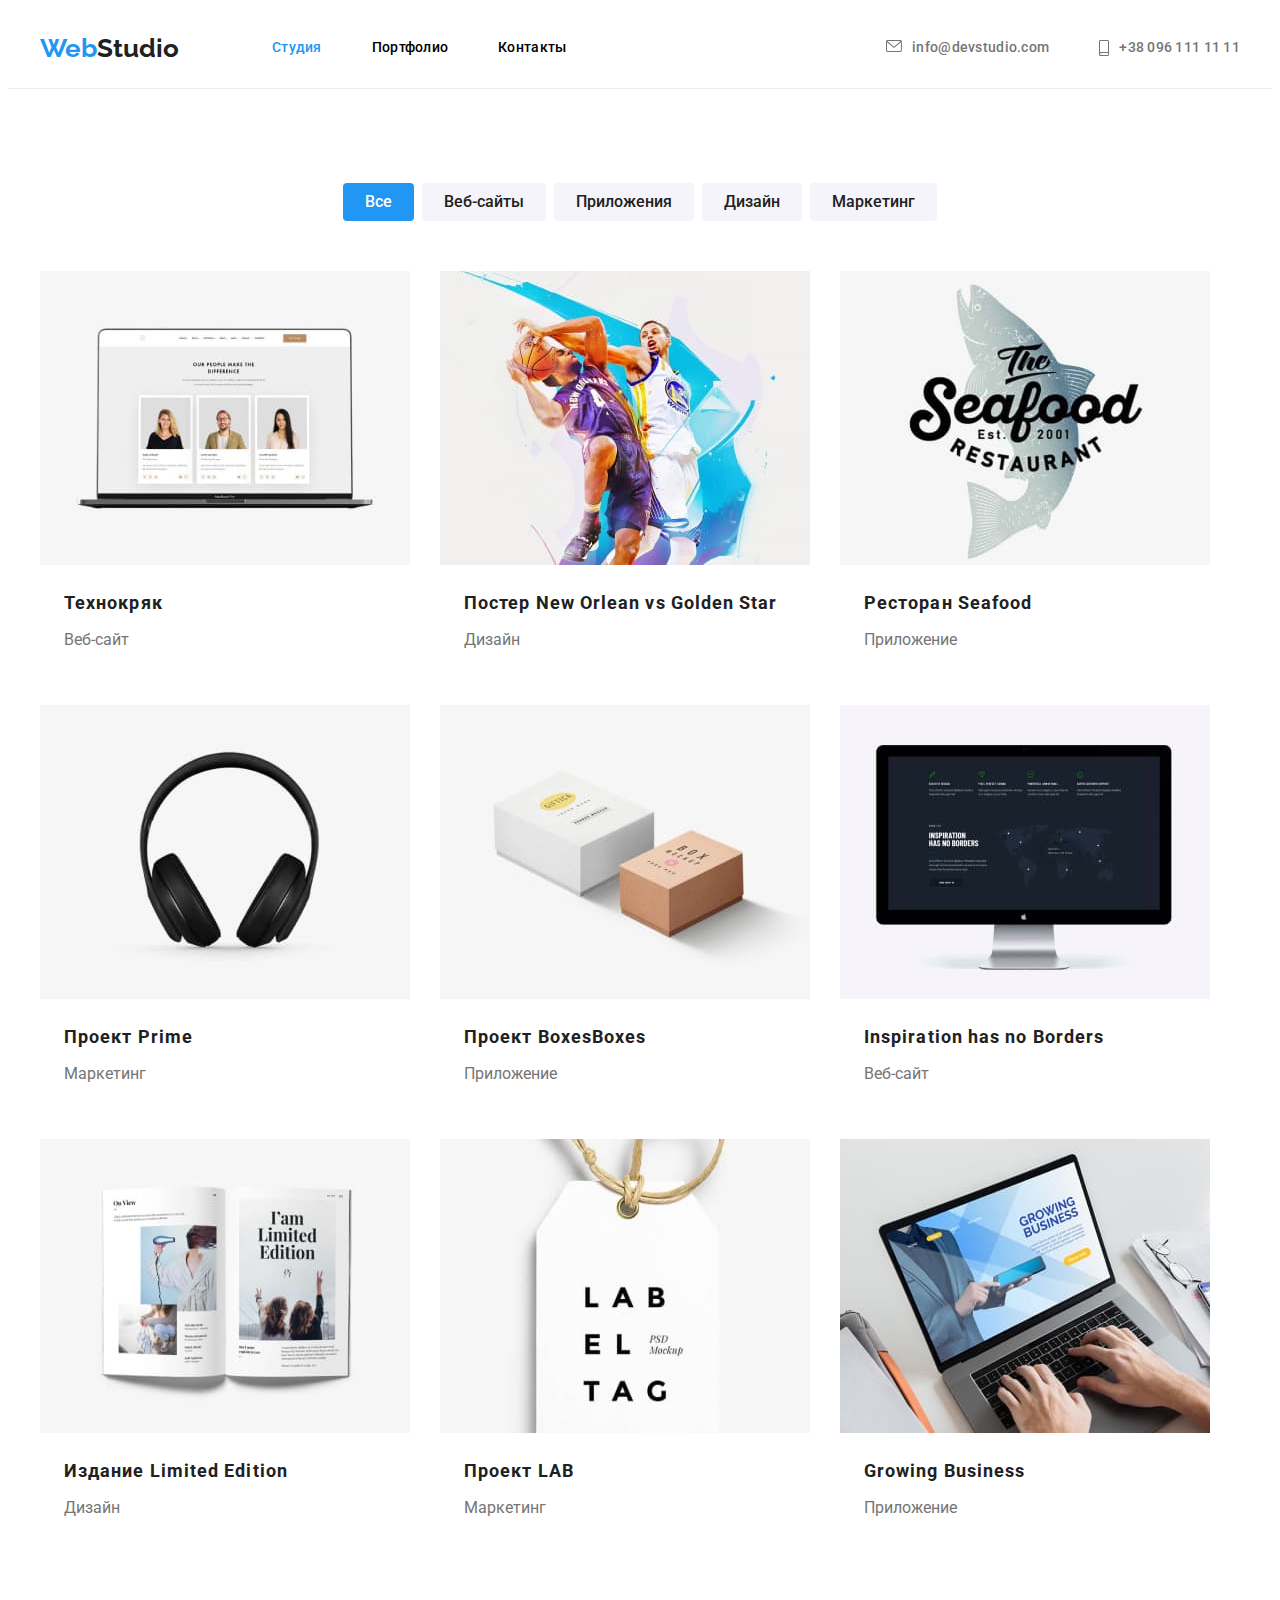
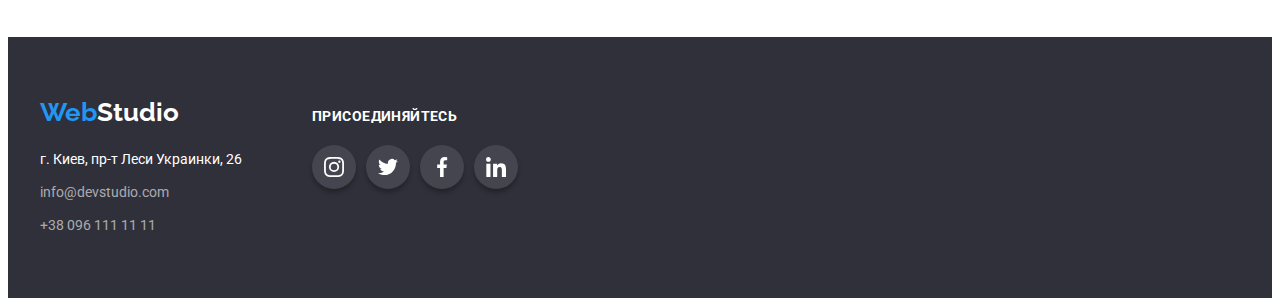
==== portfolio.html @ 50329fd4 "creating homework 5" ====
<!DOCTYPE html>
<html lang="ru">
  <head>
    <meta charset="UTF-8" />
    <meta http-equiv="X-UA-Compatible" content="IE=edge" />
    <meta name="viewport" content="width=device-width, initial-scale=1.0" />
    <title>Портфолио</title>
    <!-- fonts start -->
    <link rel="preconnect" href="https://fonts.googleapis.com" />
    <link rel="preconnect" href="https://fonts.gstatic.com" crossorigin />
    <link
      href="https://fonts.googleapis.com/css2?family=Raleway:wght@700&family=Roboto:wght@400;500;700;900&display=swap"
      rel="stylesheet"
    />
    <link
      rel="stylesheet"
      href="https://cdnjs.cloudflare.com/ajax/libs/modern-normalize/1.1.0/modern-normalize.min.css"
      integrity="sha512-wpPYUAdjBVSE4KJnH1VR1HeZfpl1ub8YT/NKx4PuQ5NmX2tKuGu6U/JRp5y+Y8XG2tV+wKQpNHVUX03MfMFn9Q=="
      crossorigin="anonymous"
      referrerpolicy="no-referrer"
    />
    <!-- custom styles start -->
    <link rel="stylesheet" href="./css/styles.css" />
  </head>
  <body>
    <!-- Секція Header -->

    <header class="header">
      <div class="container header-container">
        <div class="flex-container">
          <nav class="header-nav">
            <a href="" class="header-logo"
              ><span class="logo-span">Web</span>Studio</a
            >
            <ul class="marker-list header-list">
              <li class="item">
                <a class="nav-link current" href="./index.html">Студия</a>
              </li>
              <li class="item">
                <a class="nav-link" href="./portfolio.html">Портфолио</a>
              </li>
              <li class="item"><a class="nav-link" href="">Контакты</a></li>
            </ul>
          </nav>
          <ul class="marker-list header-list-contact">
            <li class="contact-item">
              <a class="contact-link" href="mailto:info@devstudio.com">
                <svg class="icon-header-mail" width="16" height="12">
                  <use href="./images/symbol-defs.svg#header-icon1"></use></svg
                >info@devstudio.com</a
              >
            </li>
            <li class="contact-item">
              <a class="contact-link" href="tel:+380961111111"
                ><svg class="icon-header-mail" width="10" height="16">
                  <use href="./images/symbol-defs.svg#header-icon2"></use></svg
                >+38 096 111 11 11</a
              >
            </li>
          </ul>
        </div>
      </div>
    </header>
    <main>
      <!-- buttons -->
      <section class="section-portfolio">
        <div class="container">
          <h1 class="visually-hidden">Портфолио</h1>
          <ul class="marker-list btn-list">
            <li class="item">
              <button class="btn-menu active" type="button">Все</button>
            </li>
            <li class="item">
              <button class="btn-menu" type="button">Веб-сайты</button>
            </li>
            <li class="item">
              <button class="btn-menu" type="button">Приложения</button>
            </li>
            <li class="item">
              <button class="btn-menu" type="button">Дизайн</button>
            </li>
            <li class="item">
              <button class="btn-menu" type="button">Маркетинг</button>
            </li>
          </ul>

          <!-- Список работ -->

          <ul class="marker-list cards-list">
            <li class="item">
              <a class="link" href=""
                ><img
                  src="./images/portfolio/technokriak.jpg"
                  alt="Технокряк"
                  width="370"
                  height="294"
                />
                <div class="text-card" style="padding: 20px 24px">
                  <h2 class="title-portfolio">Технокряк</h2>
                  <p class="text">Веб-сайт</p>
                </div>
              </a>
            </li>
            <li class="item">
              <a class="link" href=""
                ><img
                  src="./images/portfolio/poster-NewOrlean-vs-GoldenStar.jpg"
                  alt="poster-NewOrlean-vs-Golden-Star"
                  width="370"
                  height="294"
                />
                <div class="text-card" style="padding: 20px 24px">
                  <h2 class="title-portfolio">
                    Постер <span lang="en">New Orlean vs Golden Star</span>
                  </h2>
                  <p class="text">Дизайн</p>
                </div></a
              >
            </li>
            <li class="item">
              <a class="link" href="">
                <img
                  src="./images/portfolio/restoranSeafood.jpg"
                  alt="restaurant-Seafood"
                  width="370"
                  height="294"
                />
                <div class="text-card" style="padding: 20px 24px">
                  <h2 class="title-portfolio">
                    Ресторан <span lang="en">Seafood</span>
                  </h2>
                  <p class="text">Приложение</p>
                </div>
              </a>
            </li>
            <li class="item">
              <a class="link" href="">
                <img
                  src="./images/portfolio/prime.jpg"
                  alt="project-Prime"
                  width="370"
                  height="294"
                />
                <div class="text-card" style="padding: 20px 24px">
                  <h2 class="title-portfolio">
                    Проект <span lang="en">Prime</span>
                  </h2>
                  <p class="text">Маркетинг</p>
                </div>
              </a>
            </li>
            <li class="item">
              <a class="link" href="">
                <img
                  src="./images/portfolio/boxes.jpg"
                  alt="project-Boxes"
                  width="370"
                  height="294"
                />
                <div class="text-card" style="padding: 20px 24px">
                  <h2 class="title-portfolio">
                    Проект <span lang="en">Boxes</span>Boxes
                  </h2>
                  <p class="text">Приложение</p>
                </div>
              </a>
            </li>
            <li class="item">
              <a class="link" href="">
                <img
                  src="./images/portfolio/Inspiration.jpg"
                  alt="Inspiration-has-no-Borders"
                  width="370"
                  height="294"
                />
                <div class="text-card" style="padding: 20px 24px">
                  <h2 class="title-portfolio" lang="en">
                    Inspiration has no Borders
                  </h2>
                  <p class="text">Веб-сайт</p>
                </div>
              </a>
            </li>
            <li class="item">
              <a class="link" href="">
                <img
                  src="./images/portfolio/LimitedEdition.jpg"
                  alt="Limited-Edition"
                  width="370"
                  height="294"
                />
                <div class="text-card" style="padding: 20px 24px">
                  <h2 class="title-portfolio">
                    Издание <span lang="en">Limited Edition</span>
                  </h2>
                  <p class="text">Дизайн</p>
                </div>
              </a>
            </li>
            <li class="item">
              <a class="link" href="">
                <img
                  src="./images/portfolio/LAB.jpg"
                  alt="project-LAB"
                  width="370"
                  height="294"
                />
                <div class="text-card" style="padding: 20px 24px">
                  <h2 class="title-portfolio">
                    Проект <span lang="en">LAB</span>
                  </h2>
                  <p class="text">Маркетинг</p>
                </div></a
              >
            </li>
            <li class="item">
              <a class="link" href="">
                <img
                  src="./images/portfolio/GrowingBussiness.jpg"
                  alt="Growing Business"
                  width="370"
                  height="294"
                />
                <div class="text-card" style="padding: 20px 24px">
                  <h2 class="title-portfolio" lang="en">Growing Business</h2>
                  <p class="text">Приложение</p>
                </div>
              </a>
            </li>
          </ul>
        </div>
      </section>
    </main>
    <!-- Секція Footer -->
    <footer class="footer">
      <div class="container footer-flex-container">
        <div class="link-wrapper">
          <a class="logo" href="./index.html" lang="en"
            >Web<span class="footer-span">Studio</span></a
          >
          <address>
            <ul class="marker-list">
              <li class="item">
                <a
                  class="footer-map"
                  href="https://goo.gl/maps/bHneiKfZUzeGN72U9"
                  target="_blank"
                  rel="noopener noreferrer"
                  >г. Киев, пр-т Леси Украинки, 26</a
                >
              </li>
              <li class="item">
                <a class="footer-list" href="mailto:info@devstudio.com"
                  >info@devstudio.com</a
                >
              </li>
              <li class="item">
                <a class="footer-list" href="tel:+380961111111"
                  >+38 096 111 11 11</a
                >
              </li>
            </ul>
          </address>
        </div>
        <div class="footer-icon-wrapper">
          <p class="text-footer-icon">присоединяйтесь</p>
          <ul class="list-icon-wrapper">
            <li class="item-footer-icon">
              <a href="" class="footer-link-icon">
                <svg class="icon-social" width="20" height="20">
                  <use href="./images/symbol-defs.svg#instagram-icon"></use>
                </svg>
              </a>
            </li>
            <li class="item-footer-icon">
              <a href="" class="footer-link-icon">
                <svg class="icon-social" width="20" height="20">
                  <use href="./images/symbol-defs.svg#twitter-icon"></use>
                </svg>
              </a>
            </li>
            <li class="item-footer-icon">
              <a href="" class="footer-link-icon">
                <svg class="icon-social" width="20" height="20">
                  <use href="./images/symbol-defs.svg#facebook-icon"></use>
                </svg>
              </a>
            </li>
            <li class="item-footer-icon">
              <a href="" class="footer-link-icon">
                <svg class="icon-social" width="20" height="20">
                  <use href="./images/symbol-defs.svg#linkedin-icon"></use>
                </svg>
              </a>
            </li>
          </ul>
        </div>
      </div>
    </footer>
  </body>
</html>
---- css/styles.css ----
:root {
    /* fonts */
    --main-font: "Roboto";
    --secondary-font: "Raleway";

    /* text colors */
    --accent-color: #2196F3;
    --primary-text-color: #757575;
    --title-color: #212121;
    --button-color: #FFFFFF;
    --background-title: #2F303A;
    --background-button: #F5F4FA;
    --button-order: #188CE8;
    --header-width: 1200px;
    --font-text: 14px;

    --font-weight-main: 500;
}


body {
    font-family: var(--main-font), sans-serif;
    font-size: 14px;
    line-height: 1.71;
}

h1,
h2,
h3,
ul,
p {
    margin: 0;
    padding: 0;
}

img {
    display: block;
}

.link {
    text-decoration: none;
}

.marker-list {
    list-style: none;
    padding: 0;
}

/* header */
.header {
    border-bottom: 1px solid #ececec;
}

.container {
    width: 1200px;
    padding: 0 15px;
    margin: 0 auto;
}



.flex-container {
    display: flex;
    align-items: center;
}

.header-logo {
    font-family: var(--secondary-font), sans-serif;
    font-size: 26px;
    font-weight: 700;
    line-height: 1.19;
    text-decoration: none;
    color: var(--title-color);
    margin-right: 93px;
}

.header-nav {
    display: flex;
    align-items: center;
}

.logo-span {
    color: var(--accent-color);
}

.header-list {
    display: flex;
}

.header-list>.item:not(:last-child) {
    margin-right: 50px;
}

.marker-list .nav-link {
    padding: 32px 0;
    display: block;
    font-size: var(--font-text);
    font-weight: var(--font-weight-main);
    line-height: 1.14;
    text-decoration: none;
    color: var(--dark-color);
    letter-spacing: 0.02em;
}

.nav-link:hover,
.nav-link:focus {
    color: var(--accent-color);
}

.marker-list .nav-link.current {
    color: var(--accent-color);
}

.header-list-contact>.contact-item:first-child {
    margin-right: 50px;
}

.header-list-contact {
    display: flex;
    margin-left: auto;
}

.contact-link {
    display: flex;
    justify-content: center;
    padding: 32px 0;
    font-size: var(--font-text);
    font-weight: var(--font-weight-main);
    line-height: 1.14;
    text-decoration: none;
    color: var(--primary-text-color);
    font-style: normal;
    letter-spacing: 0.02em;
}

.contact-link:hover,
.contact-link:focus {
    color: var(--accent-color);
}

.section {
    padding: 94px 0;
}

.logo {
    display: inline-block;
    margin-bottom: 20px;
    font-family: var(--secondary-font), sans-serif;
    text-decoration: none;
    color: var(--accent-color);
    font-weight: 700;
    font-size: 26px;
    line-height: 1.19;

}





.header {
    font-family: var(--main-font);
    font-weight: 500;
    font-size: 14px;
    line-height: 1.14;
}

.header-link {
    text-decoration: none;
    color: var(--title-color)
}

.icon-header-mail {
    margin-right: 10px;
    fill: currentColor;
}

.icon-element {
    display: flex;
    justify-content: center;
    align-items: center;
    width: 270px;
    height: 120px;
    margin-bottom: 30px;
    border-radius: 4px;

    background-color: #f5f4fa;
}

.uppertitle {
    font-weight: 400;
    font-size: 14px;
    line-height: 1.71;
    letter-spacing: 0.03em;
    color: var(--primary-text-color);

}

.section-title {
    font-weight: 700;
    font-size: 36px;
    line-height: 1.17;
    letter-spacing: 0.03em;

    color: var(--title-color);
    margin-bottom: 50px;

    text-align: center;
}

.btn-menu {
    border: 0;
    padding: 6px 22px;

    font-family: inherit;
    font-weight: 500;
    font-size: 16px;
    line-height: 1.62;
    text-align: center;
    color: var(--title-color);
    background: var(--background-button);
    cursor: pointer;
    border: none;
    border-radius: 4px;
}


.btn-menu:hover,
.btn-menu:focus {
    background-color: var(--accent-color);
    color: var(--button-color);
}

/* hero */
.hero-section {
    padding-bottom: 200px;
    padding-top: 200px;
}

.hero {
    padding: 200px 0;
    background-color: var(--background-title);
    text-align: center;
    background-image: linear-gradient(rgba(47, 48, 58, 0.4), rgba(47, 48, 58, 0.4)),
        url(../images/background-img1.jpg);
    background-repeat: no-repeat;
    background-size: cover;
    background-color: #2f303a;
}

.hero-title {
    width: 693px;
    margin-right: auto;
    margin-left: auto;
    margin-bottom: 30px;
    letter-spacing: 0.06em;
    color: var(--button-color);
    font-family: inherit;
    font-weight: 900;
    font-size: 44px;
    line-height: 1.36;
    text-align: center;
    text-transform: uppercase;
}

.button-order {
    padding: 10px 32px;

    border-radius: 4px;

    color: var(--button-color);
    background: var(--accent-color);
    font-family: inherit;
    font-weight: 700;
    font-size: 16px;
    line-height: 1.88;
    border: none;
    border-radius: 4px;
    cursor: pointer;
}

.btn-order:hover,
.btn-order:focus {
    background-color: var(--accent-color);
}

/* преимущества */
.visually-hidden {
    position: absolute;
    width: 1px;
    height: 1px;
    margin: -1px;
    border: 0;
    padding: 0;
    white-space: nowrap;
    clip-path: inset(100%);
    clip: rect(0 0 0 0);
    overflow: hidden;
}


.list-box {
    display: flex;
}

.list-box>.item {
    width: 270px;
}

.list-box .item:not(:last-child) {
    margin-right: 30px;
}

.title3 {
    margin-bottom: 10px;

    font-family: inherit;
    color: var(--title-color);
    font-weight: 700;
    font-size: 14px;
    line-height: 1.14;
    text-transform: uppercase;
}

/* about-us */

.section-about-us {
    padding-top: 0;
}

.flex-box-img {
    display: flex;
    margin-left: -30px;
    margin-top: -30px;

    flex-basis: calc((100% - 90px) / 3);
}

.flex-box-img .item {
    margin-left: 30px;
    margin-top: 30px;
}

/* command */
.section-command {
    background-color: var(--background-button);
}

.flex-box-pic {
    display: flex;
    flex-basis: calc((100% - 120px) / 4);

    margin-left: -30px;
}

.item-pic {
    box-shadow: 0px 1px 3px rgba(0, 0, 0, 0.12), 0px 1px 1px rgba(0, 0, 0, 0.14), 0px 2px 1px rgba(0, 0, 0, 0.2);
    border-radius: 0px 0px 4px 4px;
    margin-left: 30px;
    text-align: center;

}

.text-wrapper {
    padding-bottom: 30px;
    padding-top: 30px;
}

.title-team {
    margin-bottom: 10px;

    font-family: inherit;
    color: var(--title-color);
    font-weight: 500;
    font-size: 16px;
    line-height: 1.19px;
    text-decoration: none;
}
.icon-wrapper {
    display: flex;
    align-items: center;
    justify-content: center;
  }
  
  .link-social-icon {
    display: flex;
    justify-content: center;
    align-items: center;
    width: 44px;
    height: 44px;
    color: #afb1b8;
    cursor: pointer;
  }
  
  .link-social-icon:hover,
  .link-social-icon:focus {
    color: var(--secondary-color);
    background-color: var(--hover-color);
    border-radius: 50%;
  }
  
  .link-social-icon:not(:last-child) {
    margin-right: 10px;
  }
  
  .icon-social {
    fill: currentColor;
  }

  /* clients */
  .section-clients {
    padding-top: 93px;
    padding-bottom: 88px;
  }
  
  .section-clients li {
    list-style: none;
  }
  
  .section-title.title-clients {
    margin-bottom: 57px;
  }
  .list-icon {
    display: flex;
  }
  .item-icon:not(:first-child) {
    margin-left: 30px;
  }
  
  .link-icon {
    display: block;
  }
  
  .link-icon {
    display: flex;
    width: 170px;
    height: 92px;
    justify-content: center;
    align-items: center;
    color: #afb1b8;
    border: 1px solid #afb1b8;
    border-radius: 4px;
  }
  
  .link-icon:hover,
  .link-icon:focus {
    color: #2196f3;
    border: 1px solid #2196f3;
  }
  
  .icon-clients {
    fill: currentColor;
  }
  
/* portfolio */
.section-portfolio {
    padding-top: 94px;
    padding-bottom: 94px;
}

.title-portfolio {
    font-weight: 700;
    font-size: 18px;
    line-height: 2;
    letter-spacing: 0.06em;
    color: var(--title-color);

    margin-bottom: 4px;

    margin-bottom: 4px;
}

.btn-list {
    display: flex;
    justify-content: center;
    margin-bottom: 50px;
}

.btn-list>.item:not(:last-child) {
    margin-right: 8px;
}

.button-portfolio {
    border: 0;
    padding: 6px 22px;

}

.cards-list {
    display: flex;
    flex-wrap: wrap;
    flex-basis: calc((100% - 90px) / 3);
    margin-left: -30px;
    margin-top: -30px;
}

.cards-list>.item {
    margin-left: 30px;
    margin-top: 30px;
}

.text {
    font-size: 16px;
    line-height: 1.88;
    text-decoration: none;
    color: var(--primary-text-color);
    display: block;
}


.footer {
    background-color: var(--background-title);
    padding-bottom: 60px;
    padding-top: 60px;
}

.footer-span {
    color: var(--button-color);
}

.footer-map {
    text-decoration: none;
    color: var(--button-color);
    font-style: normal;
}

.footer-list {
    text-decoration: none;
    color: rgba(255, 255, 255, 0.6);
    font-style: normal;

}

.footer-list:hover,
.footer-list:focus {
    color: var(--accent-color);
}

.footer .item:not(:last-child) {
    margin-bottom: 9px;
}

.btn-menu.active {
    background-color: var(--accent-color);
    color: var(--button-color);
}
.list-icon-wrapper li {
    list-style: none;
  }
  /* STYLES FOR ICON */
  .footer-flex-container {
    display: flex;
    align-items: baseline;
  }
  
  .link-wrapper {
    margin-right: 70px;
  }
  
  .text-footer-icon {
    font-weight: bold;
    font-size: 14px;
    line-height: 1.14;
    letter-spacing: 0.03em;
    text-transform: uppercase;
  
    color: #ffffff;
    margin-bottom: 20px;
  }
  
  .list-icon-wrapper {
    display: flex;
  }
  .item-footer-icon {
    list-style: none;
  }
  .item-footer-icon:not(:last-child) {
    margin-right: 10px;
  }
  .footer-link-icon {
    display: flex;
    align-items: center;
    justify-content: center;
    width: 44px;
    height: 44px;
    color: white;
    background-color: rgba(255, 255, 255, 0.1);
    border-radius: 50%;
    box-shadow: 0px 4px 4px rgba(0, 0, 0, 0.25);
    cursor: pointer;
  }
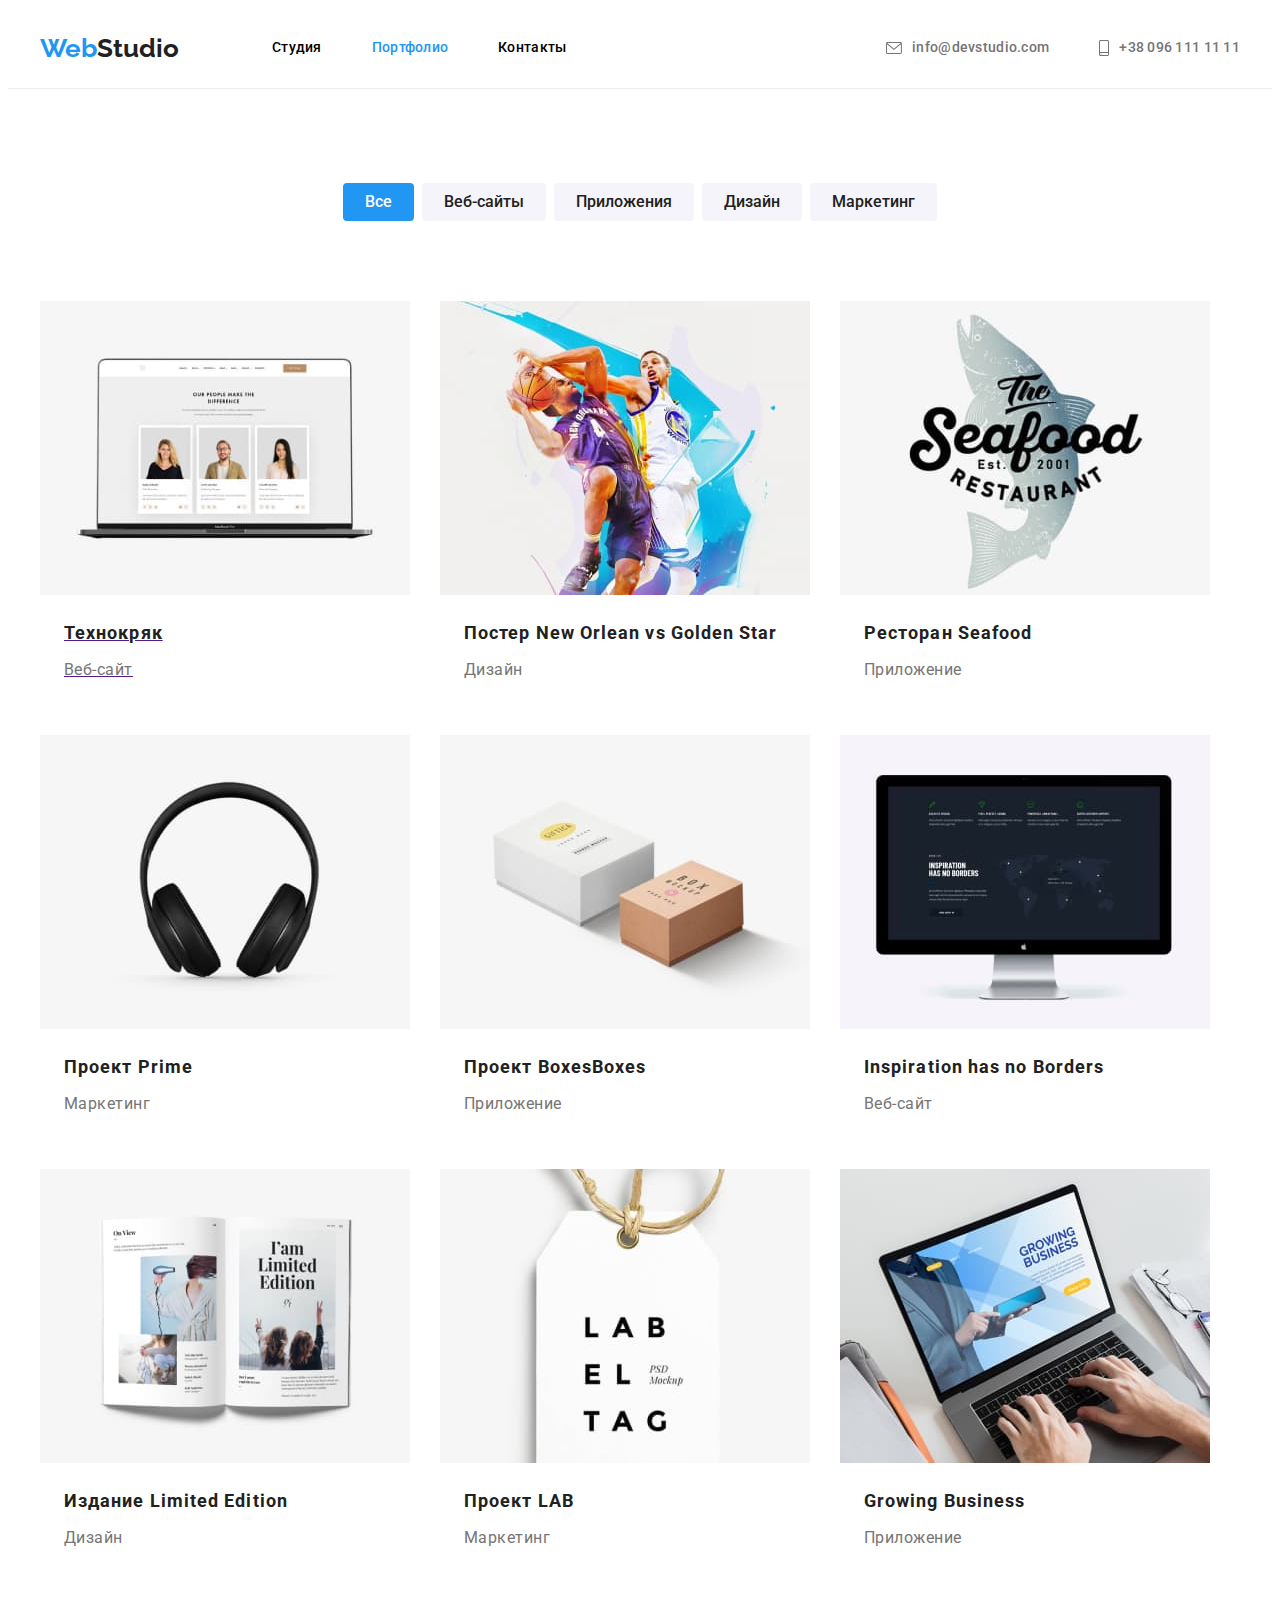
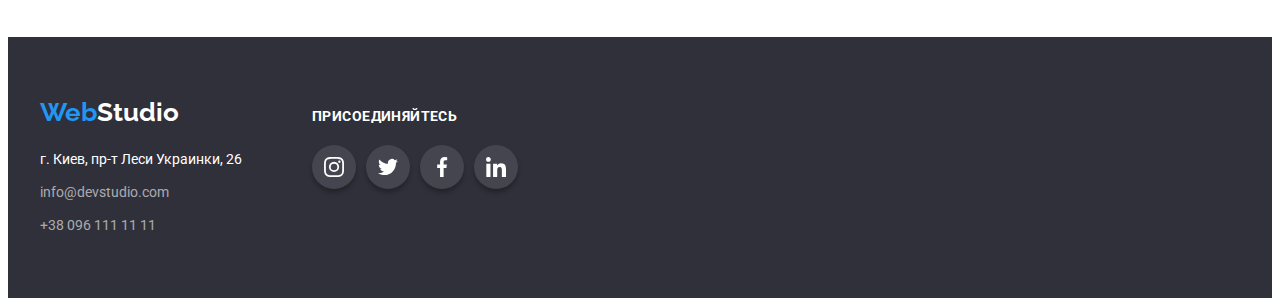
==== commit 49161adf: "update html, styles" ====
--- a/portfolio.html
+++ b/portfolio.html
@@ -34,10 +34,12 @@
             >
             <ul class="marker-list header-list">
               <li class="item">
-                <a class="nav-link current" href="./index.html">Студия</a>
-              </li>
-              <li class="item">
-                <a class="nav-link" href="./portfolio.html">Портфолио</a>
+                <a class="nav-link" href="./index.html">Студия</a>
+              </li>
+              <li class="item">
+                <a class="nav-link current" href="./portfolio.html"
+                  >Портфолио</a
+                >
               </li>
               <li class="item"><a class="nav-link" href="">Контакты</a></li>
             </ul>
@@ -88,13 +90,20 @@
 
           <ul class="marker-list cards-list">
             <li class="item">
-              <a class="link" href=""
-                ><img
-                  src="./images/portfolio/technokriak.jpg"
-                  alt="Технокряк"
-                  width="370"
-                  height="294"
-                />
+              <a class="link-img" href="">
+                <div class="img-wrapper">
+                  <img
+                    src="./images/portfolio/technokriak.jpg"
+                    alt="Технокряк"
+                    width="370"
+                    height="294"
+                  />
+                  <p class="overlay">
+                    Ресурс предлагает комплексные предложения с разным уровнем
+                    функционала и сервисов. Все это позволит посетителю получить
+                    исчерпывающие сведения о компании или частном лице.
+                  </p>
+                </div>
                 <div class="text-card" style="padding: 20px 24px">
                   <h2 class="title-portfolio">Технокряк</h2>
                   <p class="text">Веб-сайт</p>
--- a/css/styles.css
+++ b/css/styles.css
@@ -15,6 +15,7 @@
     --font-text: 14px;
 
     --font-weight-main: 500;
+    --animation-transition: 250ms cubic-bezier(0.4, 0, 0.2, 1);
 }
 
 
@@ -35,10 +36,14 @@
 
 img {
     display: block;
+    max-width: 100%;
+    height: auto;
 }
 
 .link {
     text-decoration: none;
+    display: block;
+    transition: box-shadow var(--animation-transition);
 }
 
 .marker-list {
@@ -100,11 +105,25 @@
     text-decoration: none;
     color: var(--dark-color);
     letter-spacing: 0.02em;
+    list-style: none;
+    transition: color var(--animation-transition);
+}
+
+.team-icon {
+    display: flex;
+    justify-content: center;
+    margin-top: 16px;
+    list-style: none;
+}
+
+.icon-list:nth-child(n + 2) {
+    margin-left: 10px;
 }
 
 .nav-link:hover,
 .nav-link:focus {
     color: var(--accent-color);
+    transition: color var(--animation-transition);
 }
 
 .marker-list .nav-link.current {
@@ -122,7 +141,7 @@
 
 .contact-link {
     display: flex;
-    justify-content: center;
+    align-items: center;
     padding: 32px 0;
     font-size: var(--font-text);
     font-weight: var(--font-weight-main);
@@ -131,11 +150,13 @@
     color: var(--primary-text-color);
     font-style: normal;
     letter-spacing: 0.02em;
+    transition: color var(--animation-transition);
 }
 
 .contact-link:hover,
 .contact-link:focus {
     color: var(--accent-color);
+    transition: color var(--animation-transition);
 }
 
 .section {
@@ -153,10 +174,6 @@
     line-height: 1.19;
 
 }
-
-
-
-
 
 .header {
     font-family: var(--main-font);
@@ -222,6 +239,8 @@
     cursor: pointer;
     border: none;
     border-radius: 4px;
+    transition: box-shadow var(--animation-transition), background-color var(--animation-transition),
+    color var(--animation-transition);
 }
 
 
@@ -229,6 +248,10 @@
 .btn-menu:focus {
     background-color: var(--accent-color);
     color: var(--button-color);
+    box-shadow: 0px 3px 1px rgba(0, 0, 0, 0.1), 0px 1px 2px rgba(0, 0, 0, 0.08),
+        0px 2px 2px rgba(0, 0, 0, 0.12);
+        transition: box-shadow var(--animation-transition), background-color var(--animation-transition),
+    color var(--animation-transition);
 }
 
 /* hero */
@@ -245,7 +268,10 @@
         url(../images/background-img1.jpg);
     background-repeat: no-repeat;
     background-size: cover;
+    background-position: center;
     background-color: #2f303a;
+    margin: 0 auto;
+    max-width: 1600px;
 }
 
 .hero-title {
@@ -277,11 +303,13 @@
     border: none;
     border-radius: 4px;
     cursor: pointer;
-}
-
-.btn-order:hover,
-.btn-order:focus {
+    transition: background var(--animation-transition);
+}
+
+.button-order:hover,
+.button-order:focus {
     background-color: var(--accent-color);
+    transition: background var(--animation-transition);
 }
 
 /* преимущества */
@@ -373,16 +401,18 @@
     color: var(--title-color);
     font-weight: 500;
     font-size: 16px;
-    line-height: 1.19px;
-    text-decoration: none;
-}
+    line-height: 1.19;
+    text-decoration: none;
+    background-color: #FFFFFF;
+}
+
 .icon-wrapper {
     display: flex;
     align-items: center;
     justify-content: center;
-  }
-  
-  .link-social-icon {
+}
+
+.link-social-icon {
     display: flex;
     justify-content: center;
     align-items: center;
@@ -390,48 +420,53 @@
     height: 44px;
     color: #afb1b8;
     cursor: pointer;
-  }
-  
-  .link-social-icon:hover,
-  .link-social-icon:focus {
-    color: var(--secondary-color);
-    background-color: var(--hover-color);
+    transition: var(--animation-transition);
+    
+}
+
+.link-social-icon:hover,
+.link-social-icon:focus {
+    color: var(--button-color);
+    background-color: var(--accent-color);
     border-radius: 50%;
-  }
-  
-  .link-social-icon:not(:last-child) {
+    transition: var(--animation-transition);
+}
+
+.link-social-icon:not(:last-child) {
     margin-right: 10px;
-  }
-  
-  .icon-social {
+}
+
+.icon-social {
     fill: currentColor;
-  }
-
-  /* clients */
-  .section-clients {
+}
+
+/* clients */
+.section-clients {
     padding-top: 93px;
     padding-bottom: 88px;
-  }
-  
-  .section-clients li {
+}
+
+.section-clients li {
     list-style: none;
-  }
-  
-  .section-title.title-clients {
+}
+
+.section-title.title-clients {
     margin-bottom: 57px;
-  }
-  .list-icon {
-    display: flex;
-  }
-  .item-icon:not(:first-child) {
+}
+
+.list-icon {
+    display: flex;
+}
+
+.item-icon:not(:first-child) {
     margin-left: 30px;
-  }
-  
-  .link-icon {
+}
+
+.link-icon {
     display: block;
-  }
-  
-  .link-icon {
+}
+
+.link-icon {
     display: flex;
     width: 170px;
     height: 92px;
@@ -440,19 +475,47 @@
     color: #afb1b8;
     border: 1px solid #afb1b8;
     border-radius: 4px;
-  }
-  
-  .link-icon:hover,
-  .link-icon:focus {
-    color: #2196f3;
-    border: 1px solid #2196f3;
-  }
-  
-  .icon-clients {
+    transition: color var(--animation-transition), border var(--animation-transition);
+}
+
+.link-icon:hover,
+.link-icon:focus {
+    color: var(--accent-color);
+    border: 1px solid var(--accent-color);
+    transition: color var(--animation-transition), border var(--animation-transition);
+}
+
+.team-icon {
+    display: flex;
+    justify-content: center;
+    margin-top: 16px;
+}
+
+.list-icon-wrapper li {
+    list-style: none;
+}
+
+.icon-clients {
     fill: currentColor;
-  }
-  
+}
+
 /* portfolio */
+.port-item {
+    border: 1px solid #EEEEEE;
+    margin-left: 30px;
+    margin-bottom: 30px;
+    flex-basis: calc((100% - 90px) / 3);
+}
+.port-item:hover .link,
+.port-item:focus .link{
+  box-shadow: 0px 1px 1px rgba(0, 0, 0, 0.12), 0px 4px 4px rgba(0, 0, 0, 0.06),
+    1px 4px 6px rgba(0, 0, 0, 0.16);
+    transition: box-shadow 250ms cubic-bezier(0.4, 0, 0.2, 1);
+    transition: box-shadow var(--animation-transition);
+}
+
+
+
 .section-portfolio {
     padding-top: 94px;
     padding-bottom: 94px;
@@ -486,22 +549,30 @@
 
 }
 
+
 .cards-list {
     display: flex;
     flex-wrap: wrap;
     flex-basis: calc((100% - 90px) / 3);
     margin-left: -30px;
-    margin-top: -30px;
-}
-
-.cards-list>.item {
+    margin-bottom: -30px;
+  }
+  
+  .cards-list > .item {
     margin-left: 30px;
     margin-top: 30px;
-}
+    transition: box-shadow 250ms cubic-bezier(0.4, 0, 0.2, 1);
+  }
+  
+  .cards-list .item:hover {
+    box-shadow: 0px 4px 4px rgba(0, 0, 0, 0.25);
+  }
 
 .text {
+    margin-top: 4px;
     font-size: 16px;
     line-height: 1.88;
+    letter-spacing: 0.03em;
     text-decoration: none;
     color: var(--primary-text-color);
     display: block;
@@ -522,18 +593,21 @@
     text-decoration: none;
     color: var(--button-color);
     font-style: normal;
+    transition: color var(--animation-transition);
 }
 
 .footer-list {
     text-decoration: none;
     color: rgba(255, 255, 255, 0.6);
     font-style: normal;
+    transition: color var(--animation-transition);
 
 }
 
 .footer-list:hover,
 .footer-list:focus {
     color: var(--accent-color);
+    transition: color var(--animation-transition);
 }
 
 .footer .item:not(:last-child) {
@@ -544,40 +618,45 @@
     background-color: var(--accent-color);
     color: var(--button-color);
 }
+
 .list-icon-wrapper li {
     list-style: none;
-  }
-  /* STYLES FOR ICON */
-  .footer-flex-container {
+}
+
+/* STYLES FOR ICON */
+.footer-flex-container {
     display: flex;
     align-items: baseline;
-  }
-  
-  .link-wrapper {
+}
+
+.link-wrapper {
     margin-right: 70px;
-  }
-  
-  .text-footer-icon {
+}
+
+.text-footer-icon {
     font-weight: bold;
     font-size: 14px;
     line-height: 1.14;
     letter-spacing: 0.03em;
     text-transform: uppercase;
-  
-    color: #ffffff;
+
+    color: var(--button-color);
     margin-bottom: 20px;
-  }
-  
-  .list-icon-wrapper {
-    display: flex;
-  }
-  .item-footer-icon {
+}
+
+.list-icon-wrapper {
+    display: flex;
+}
+
+.item-footer-icon {
     list-style: none;
-  }
-  .item-footer-icon:not(:last-child) {
+}
+
+.item-footer-icon:not(:last-child) {
     margin-right: 10px;
-  }
-  .footer-link-icon {
+}
+
+.footer-link-icon {
     display: flex;
     align-items: center;
     justify-content: center;
@@ -588,5 +667,102 @@
     border-radius: 50%;
     box-shadow: 0px 4px 4px rgba(0, 0, 0, 0.25);
     cursor: pointer;
-  }
-  +    transition: background var(--animation-transition);
+}
+
+.footer-link-icon:hover,
+.footer-link-icon:focus {
+    background: var(--accent-color);
+    transition: background var(--animation-transition);
+}
+
+/* BACKDROP START*/
+
+.backdrop {
+    position: fixed;
+    left: 0;
+    top: 0;
+
+    width: 100vw;
+    height: 100vh;
+
+    background: rgba(0, 0, 0, 0.2);
+    transition: opacity var(--animation-transition), visibility var(--animation-transition);
+}
+
+.backdrop.is-hidden {
+    opacity: 0;
+    visibility: hidden;
+    pointer-events: 0;
+}
+
+.modal {
+    position: absolute;
+    top: 50%;
+    left: 50%;
+    transform: translate(-50%, -50%);
+
+    width: 528px;
+    height: 581px;
+
+    background: var(--button-color);
+    box-shadow: 0px 1px 3px rgba(0, 0, 0, 0.12),
+        0px 1px 1px rgba(0, 0, 0, 0.14),
+        0px 2px 1px rgba(0, 0, 0, 0.2);
+    border-radius: 4px;
+}
+
+.btn-modal {
+    position: absolute;
+    top: 8px;
+    right: 8px;
+
+    display: flex;
+    justify-content: center;
+    align-items: center;
+    padding: 0;
+
+    width: 30px;
+    height: 30px;
+    border-radius: 50%;
+
+    background: var(--button-color);
+    border: 1px solid rgba(0, 0, 0, 0.1);
+    cursor: pointer;
+}
+/* OVERLAY START*/
+.img-wrapper {
+    position: relative;
+    overflow: hidden;
+}
+
+.overlay {
+    display: block;
+    width: 100%;
+    height: 100%;
+    overflow: auto;
+    padding-top: 63px;
+    padding-right: 24px;
+    padding-bottom: 63px;
+    padding-left: 24px;
+  
+    position: absolute;
+    top: 0;
+    left: 0;
+    transform: translateY(100%);
+    transition: transform var(--animation-transition), opacity var(--animation-transition);
+  
+    background-color: rgba(33, 150, 243, 0.9);
+    font-size: 18px;
+    line-height: 1.56;
+    letter-spacing: 0.03em;
+    color: var(--button-color);
+    opacity: 0;
+}
+
+
+.link-img:hover .overlay,
+.link-img:focus .overlay {
+    transform: translateY(0%);
+    background: rgba(33, 150, 243, 0.9);
+}
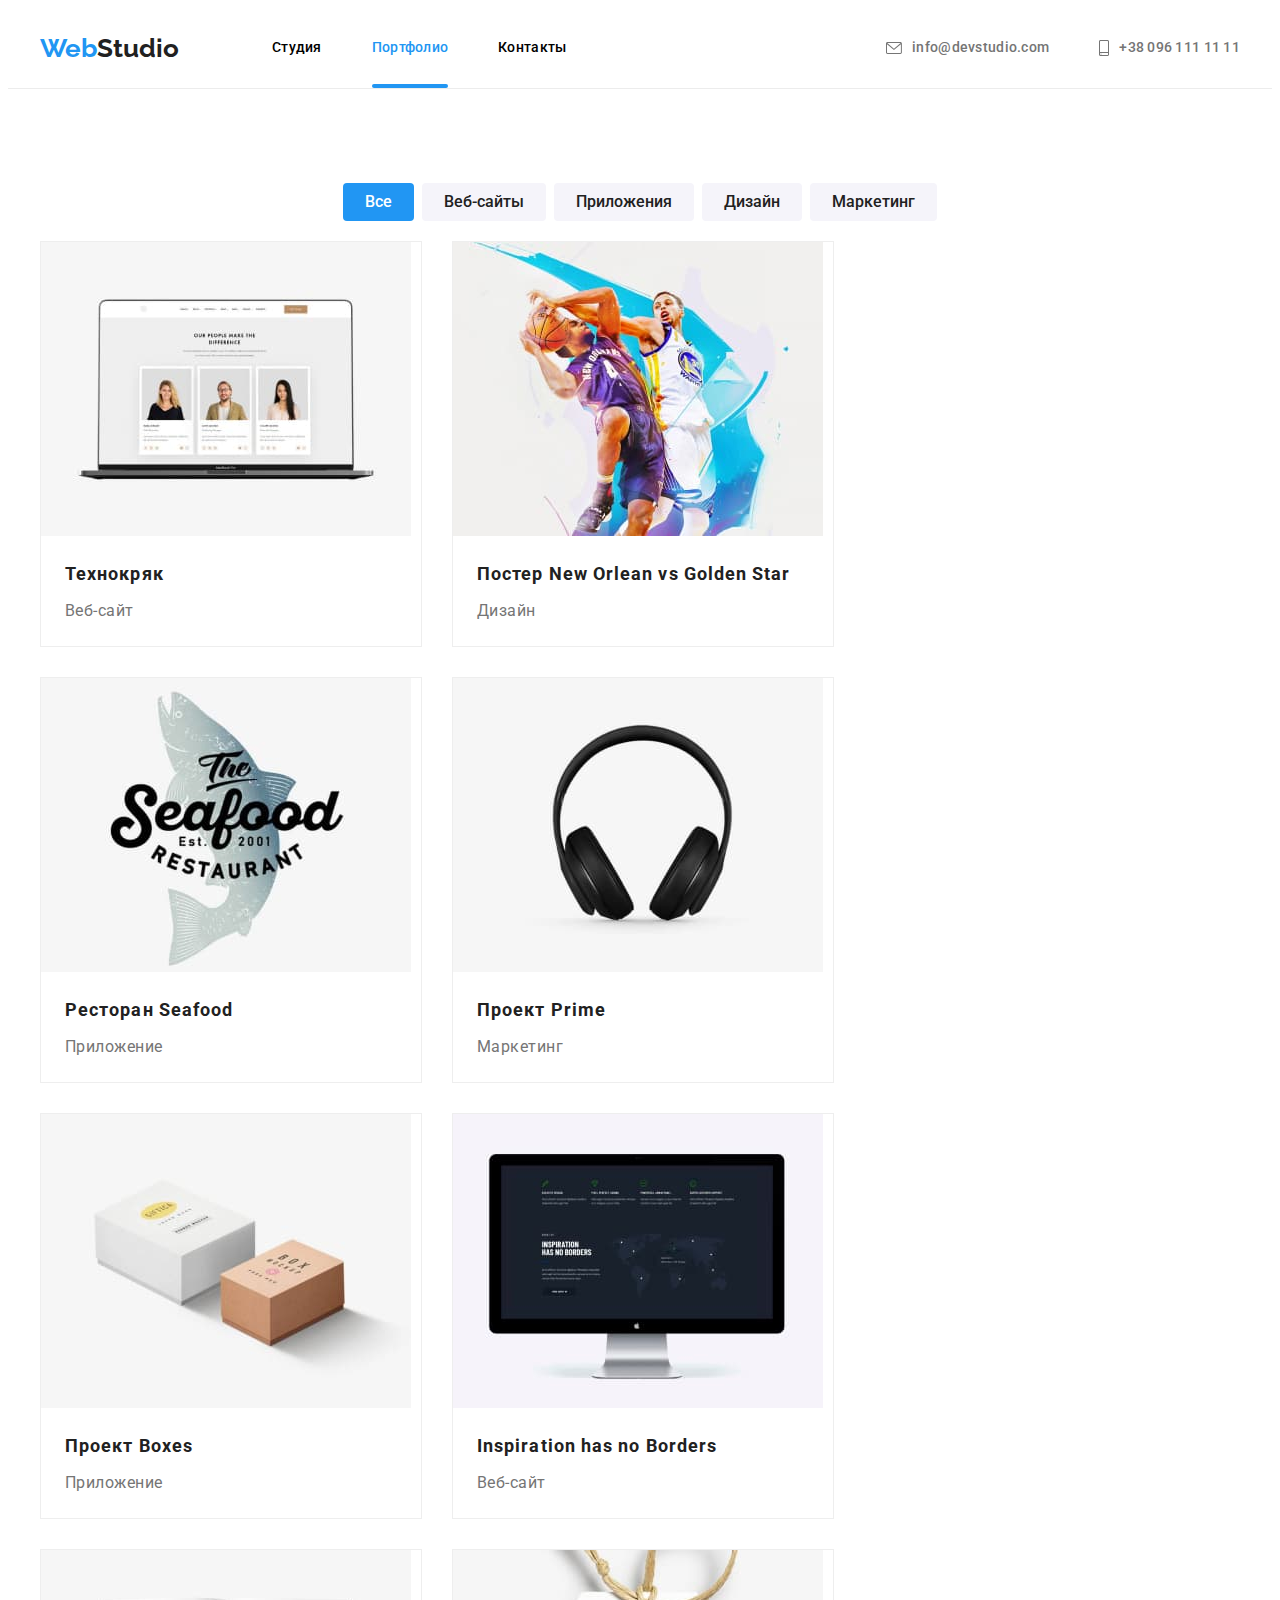
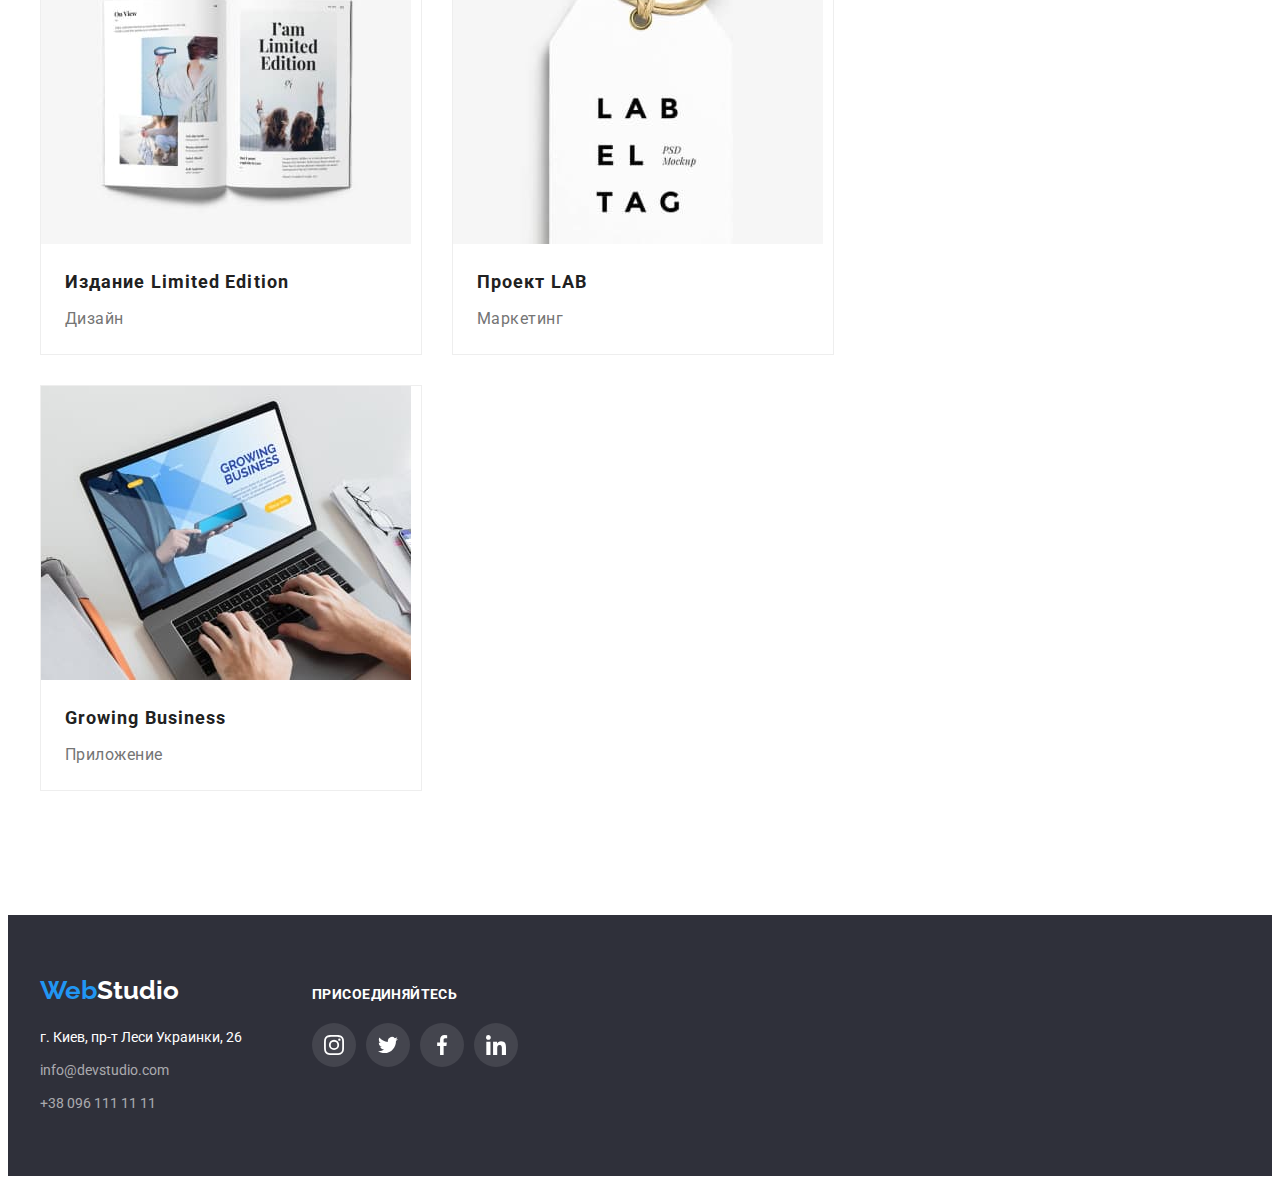
==== commit 9634474f: "Update html, styles" ====
--- a/portfolio.html
+++ b/portfolio.html
@@ -87,7 +87,7 @@
           </ul>
 
           <!-- Список работ -->
-
+          <h2 class="visually-hidden">Наши работы</h2>
           <ul class="marker-list cards-list">
             <li class="item">
               <a class="link-img" href="">
@@ -104,133 +104,189 @@
                     исчерпывающие сведения о компании или частном лице.
                   </p>
                 </div>
-                <div class="text-card" style="padding: 20px 24px">
-                  <h2 class="title-portfolio">Технокряк</h2>
+                <div class="text-card">
+                  <h3 class="title-portfolio">Технокряк</h3>
                   <p class="text">Веб-сайт</p>
                 </div>
               </a>
             </li>
             <li class="item">
-              <a class="link" href=""
-                ><img
-                  src="./images/portfolio/poster-NewOrlean-vs-GoldenStar.jpg"
-                  alt="poster-NewOrlean-vs-Golden-Star"
-                  width="370"
-                  height="294"
-                />
-                <div class="text-card" style="padding: 20px 24px">
-                  <h2 class="title-portfolio">
+              <a class="link-img" href="">
+                <div class="img-wrapper">
+                  <img
+                    src="./images/portfolio/poster-NewOrlean-vs-GoldenStar.jpg"
+                    alt="poster-NewOrlean-vs-Golden-Star"
+                    width="370"
+                    height="294"
+                  />
+                  <p class="overlay">
+                    Ресурс предлагает комплексные предложения с разным уровнем
+                    функционала и сервисов. Все это позволит посетителю получить
+                    исчерпывающие сведения о компании или частном лице.
+                  </p>
+                </div>
+                <div class="text-card">
+                  <h3 class="title-portfolio">
                     Постер <span lang="en">New Orlean vs Golden Star</span>
-                  </h2>
+                  </h3>
                   <p class="text">Дизайн</p>
                 </div></a
               >
             </li>
             <li class="item">
-              <a class="link" href="">
-                <img
-                  src="./images/portfolio/restoranSeafood.jpg"
-                  alt="restaurant-Seafood"
-                  width="370"
-                  height="294"
-                />
-                <div class="text-card" style="padding: 20px 24px">
-                  <h2 class="title-portfolio">
+              <a class="link-img" href="">
+                <div class="img-wrapper">
+                  <img
+                    src="./images/portfolio/restoranSeafood.jpg"
+                    alt="restaurant-Seafood"
+                    width="370"
+                    height="294"
+                  />
+                  <p class="overlay">
+                    Ресурс предлагает комплексные предложения с разным уровнем
+                    функционала и сервисов. Все это позволит посетителю получить
+                    исчерпывающие сведения о компании или частном лице.
+                  </p>
+                </div>
+                <div class="text-card">
+                  <h3 class="title-portfolio">
                     Ресторан <span lang="en">Seafood</span>
-                  </h2>
+                  </h3>
                   <p class="text">Приложение</p>
                 </div>
               </a>
             </li>
             <li class="item">
-              <a class="link" href="">
-                <img
-                  src="./images/portfolio/prime.jpg"
-                  alt="project-Prime"
-                  width="370"
-                  height="294"
-                />
-                <div class="text-card" style="padding: 20px 24px">
-                  <h2 class="title-portfolio">
+              <a class="link-img" href="">
+                <div class="img-wrapper">
+                  <img
+                    src="./images/portfolio/prime.jpg"
+                    alt="project-Prime"
+                    width="370"
+                    height="294"
+                  />
+                  <p class="overlay">
+                    Ресурс предлагает комплексные предложения с разным уровнем
+                    функционала и сервисов. Все это позволит посетителю получить
+                    исчерпывающие сведения о компании или частном лице.
+                  </p>
+                </div>
+                <div class="text-card">
+                  <h3 class="title-portfolio">
                     Проект <span lang="en">Prime</span>
-                  </h2>
+                  </h3>
                   <p class="text">Маркетинг</p>
                 </div>
               </a>
             </li>
             <li class="item">
-              <a class="link" href="">
-                <img
-                  src="./images/portfolio/boxes.jpg"
-                  alt="project-Boxes"
-                  width="370"
-                  height="294"
-                />
-                <div class="text-card" style="padding: 20px 24px">
-                  <h2 class="title-portfolio">
-                    Проект <span lang="en">Boxes</span>Boxes
-                  </h2>
+              <a class="link-img" href="">
+                <div class="img-wrapper">
+                  <img
+                    src="./images/portfolio/boxes.jpg"
+                    alt="project-Boxes"
+                    width="370"
+                    height="294"
+                  />
+                  <p class="overlay">
+                    Ресурс предлагает комплексные предложения с разным уровнем
+                    функционала и сервисов. Все это позволит посетителю получить
+                    исчерпывающие сведения о компании или частном лице.
+                  </p>
+                </div>
+                <div class="text-card">
+                  <h3 class="title-portfolio">
+                    Проект <span lang="en">Boxes</span>
+                  </h3>
                   <p class="text">Приложение</p>
                 </div>
               </a>
             </li>
             <li class="item">
-              <a class="link" href="">
-                <img
-                  src="./images/portfolio/Inspiration.jpg"
-                  alt="Inspiration-has-no-Borders"
-                  width="370"
-                  height="294"
-                />
-                <div class="text-card" style="padding: 20px 24px">
-                  <h2 class="title-portfolio" lang="en">
+              <a class="link-img" href="">
+                <div class="img-wrapper">
+                  <img
+                    src="./images/portfolio/Inspiration.jpg"
+                    alt="Inspiration-has-no-Borders"
+                    width="370"
+                    height="294"
+                  />
+                  <p class="overlay">
+                    Ресурс предлагает комплексные предложения с разным уровнем
+                    функционала и сервисов. Все это позволит посетителю получить
+                    исчерпывающие сведения о компании или частном лице.
+                  </p>
+                </div>
+                <div class="text-card">
+                  <h3 class="title-portfolio" lang="en">
                     Inspiration has no Borders
-                  </h2>
+                  </h3>
                   <p class="text">Веб-сайт</p>
                 </div>
               </a>
             </li>
             <li class="item">
-              <a class="link" href="">
-                <img
-                  src="./images/portfolio/LimitedEdition.jpg"
-                  alt="Limited-Edition"
-                  width="370"
-                  height="294"
-                />
-                <div class="text-card" style="padding: 20px 24px">
-                  <h2 class="title-portfolio">
+              <a class="link-img" href="">
+                <div class="img-wrapper">
+                  <img
+                    src="./images/portfolio/LimitedEdition.jpg"
+                    alt="Limited-Edition"
+                    width="370"
+                    height="294"
+                  />
+                  <p class="overlay">
+                    Ресурс предлагает комплексные предложения с разным уровнем
+                    функционала и сервисов. Все это позволит посетителю получить
+                    исчерпывающие сведения о компании или частном лице.
+                  </p>
+                </div>
+                <div class="text-card">
+                  <h3 class="title-portfolio">
                     Издание <span lang="en">Limited Edition</span>
-                  </h2>
+                  </h3>
                   <p class="text">Дизайн</p>
                 </div>
               </a>
             </li>
             <li class="item">
-              <a class="link" href="">
-                <img
-                  src="./images/portfolio/LAB.jpg"
-                  alt="project-LAB"
-                  width="370"
-                  height="294"
-                />
-                <div class="text-card" style="padding: 20px 24px">
-                  <h2 class="title-portfolio">
+              <a class="link-img" href="">
+                <div class="img-wrapper">
+                  <img
+                    src="./images/portfolio/LAB.jpg"
+                    alt="project-LAB"
+                    width="370"
+                    height="294"
+                  />
+                  <p class="overlay">
+                    Ресурс предлагает комплексные предложения с разным уровнем
+                    функционала и сервисов. Все это позволит посетителю получить
+                    исчерпывающие сведения о компании или частном лице.
+                  </p>
+                </div>
+                <div class="text-card">
+                  <h3 class="title-portfolio">
                     Проект <span lang="en">LAB</span>
-                  </h2>
+                  </h3>
                   <p class="text">Маркетинг</p>
                 </div></a
               >
             </li>
             <li class="item">
-              <a class="link" href="">
-                <img
-                  src="./images/portfolio/GrowingBussiness.jpg"
-                  alt="Growing Business"
-                  width="370"
-                  height="294"
-                />
-                <div class="text-card" style="padding: 20px 24px">
+              <a class="link-img" href="">
+                <div class="img-wrapper">
+                  <img
+                    src="./images/portfolio/GrowingBussiness.jpg"
+                    alt="Growing Business"
+                    width="370"
+                    height="294"
+                  />
+                  <p class="overlay">
+                    Ресурс предлагает комплексные предложения с разным уровнем
+                    функционала и сервисов. Все это позволит посетителю получить
+                    исчерпывающие сведения о компании или частном лице.
+                  </p>
+                </div>
+                <div class="text-card">
                   <h2 class="title-portfolio" lang="en">Growing Business</h2>
                   <p class="text">Приложение</p>
                 </div>
--- a/css/styles.css
+++ b/css/styles.css
@@ -18,7 +18,16 @@
     --animation-transition: 250ms cubic-bezier(0.4, 0, 0.2, 1);
 }
 
-
+.current::after {
+    display: block;
+    position: absolute;
+    content: '';
+    width: 100%;
+    height: 4px;
+    background-color: var(--accent-color);
+    border-radius: 2px;
+    bottom: 0;
+}
 body {
     font-family: var(--main-font), sans-serif;
     font-size: 14px;
@@ -108,7 +117,30 @@
     list-style: none;
     transition: color var(--animation-transition);
 }
-
+.box-computer-img {
+    position: relative;
+    
+    }
+.text-on-img {
+    position: absolute;
+    bottom: 0;
+    left: 0;
+    
+    display:flex;
+    justify-content: center;
+    align-items: center;
+    width: 370px;
+    height: 70px;
+    
+    font-weight: 700;
+    font-size: 14px;
+    line-height: 1.14;
+    text-transform: uppercase;
+    color: white;
+    background: rgba(47, 48, 58, 0.8);
+    
+    
+    }
 .team-icon {
     display: flex;
     justify-content: center;
@@ -128,6 +160,7 @@
 
 .marker-list .nav-link.current {
     color: var(--accent-color);
+    position: relative;
 }
 
 .header-list-contact>.contact-item:first-child {
@@ -206,8 +239,9 @@
 
 .uppertitle {
     font-weight: 400;
-    font-size: 14px;
+    font-size: 16px;
     line-height: 1.71;
+    margin-bottom: 16px;
     letter-spacing: 0.03em;
     color: var(--primary-text-color);
 
@@ -386,6 +420,7 @@
     border-radius: 0px 0px 4px 4px;
     margin-left: 30px;
     text-align: center;
+    background-color: var(--button-color);
 
 }
 
@@ -410,17 +445,19 @@
     display: flex;
     align-items: center;
     justify-content: center;
+    list-style: none;
 }
 
 .link-social-icon {
     display: flex;
     justify-content: center;
     align-items: center;
+    border-radius: 50%;
     width: 44px;
     height: 44px;
     color: #afb1b8;
     cursor: pointer;
-    transition: var(--animation-transition);
+    transition: color var(--animation-transition); background var(--animation-transition);
     
 }
 
@@ -428,8 +465,8 @@
 .link-social-icon:focus {
     color: var(--button-color);
     background-color: var(--accent-color);
-    border-radius: 50%;
-    transition: var(--animation-transition);
+    
+    
 }
 
 .link-social-icon:not(:last-child) {
@@ -552,22 +589,35 @@
 
 .cards-list {
     display: flex;
-    flex-wrap: wrap;
-    flex-basis: calc((100% - 90px) / 3);
+    flex-wrap: wrap; 
     margin-left: -30px;
-    margin-bottom: -30px;
+    margin-top: -30px;
   }
   
   .cards-list > .item {
+    border: 1px solid #eeeeee;
+    flex-basis: calc((100% - 90px) / 3);
     margin-left: 30px;
-    margin-top: 30px;
+    margin-bottom: 30px;
     transition: box-shadow 250ms cubic-bezier(0.4, 0, 0.2, 1);
   }
   
-  .cards-list .item:hover {
+  .link-img:hover {
     box-shadow: 0px 4px 4px rgba(0, 0, 0, 0.25);
   }
-
+  .link-img {
+    text-decoration: none;
+    display: block;
+    
+}
+.link-img:hover .overlay,
+.link-img:focus .overlay {
+    overflow: hidden;
+    opacity: 1;
+  transform: translateY(0%);
+    background: rgba(33, 150, 243, 0.9);
+    box-shadow: 0px 4px 4px rgba(0, 0, 0, 0.25);
+}
 .text {
     margin-top: 4px;
     font-size: 16px;
@@ -665,15 +715,15 @@
     color: white;
     background-color: rgba(255, 255, 255, 0.1);
     border-radius: 50%;
-    box-shadow: 0px 4px 4px rgba(0, 0, 0, 0.25);
+   
     cursor: pointer;
-    transition: background var(--animation-transition);
+    transition: background-color var(--animation-transition);
 }
 
 .footer-link-icon:hover,
 .footer-link-icon:focus {
-    background: var(--accent-color);
-    transition: background var(--animation-transition);
+    background-color: var(--accent-color);
+    
 }
 
 /* BACKDROP START*/
@@ -734,6 +784,7 @@
 .img-wrapper {
     position: relative;
     overflow: hidden;
+    
 }
 
 .overlay {
@@ -761,8 +812,14 @@
 }
 
 
-.link-img:hover .overlay,
-.link-img:focus .overlay {
-    transform: translateY(0%);
-    background: rgba(33, 150, 243, 0.9);
-}
+.text-card {
+    padding: 20px 24px;
+  
+    background-color: var(--button-color);
+    
+    
+  }
+  .social-media-item:not(:last-child) {
+    margin-right: 10px;
+   
+    }
